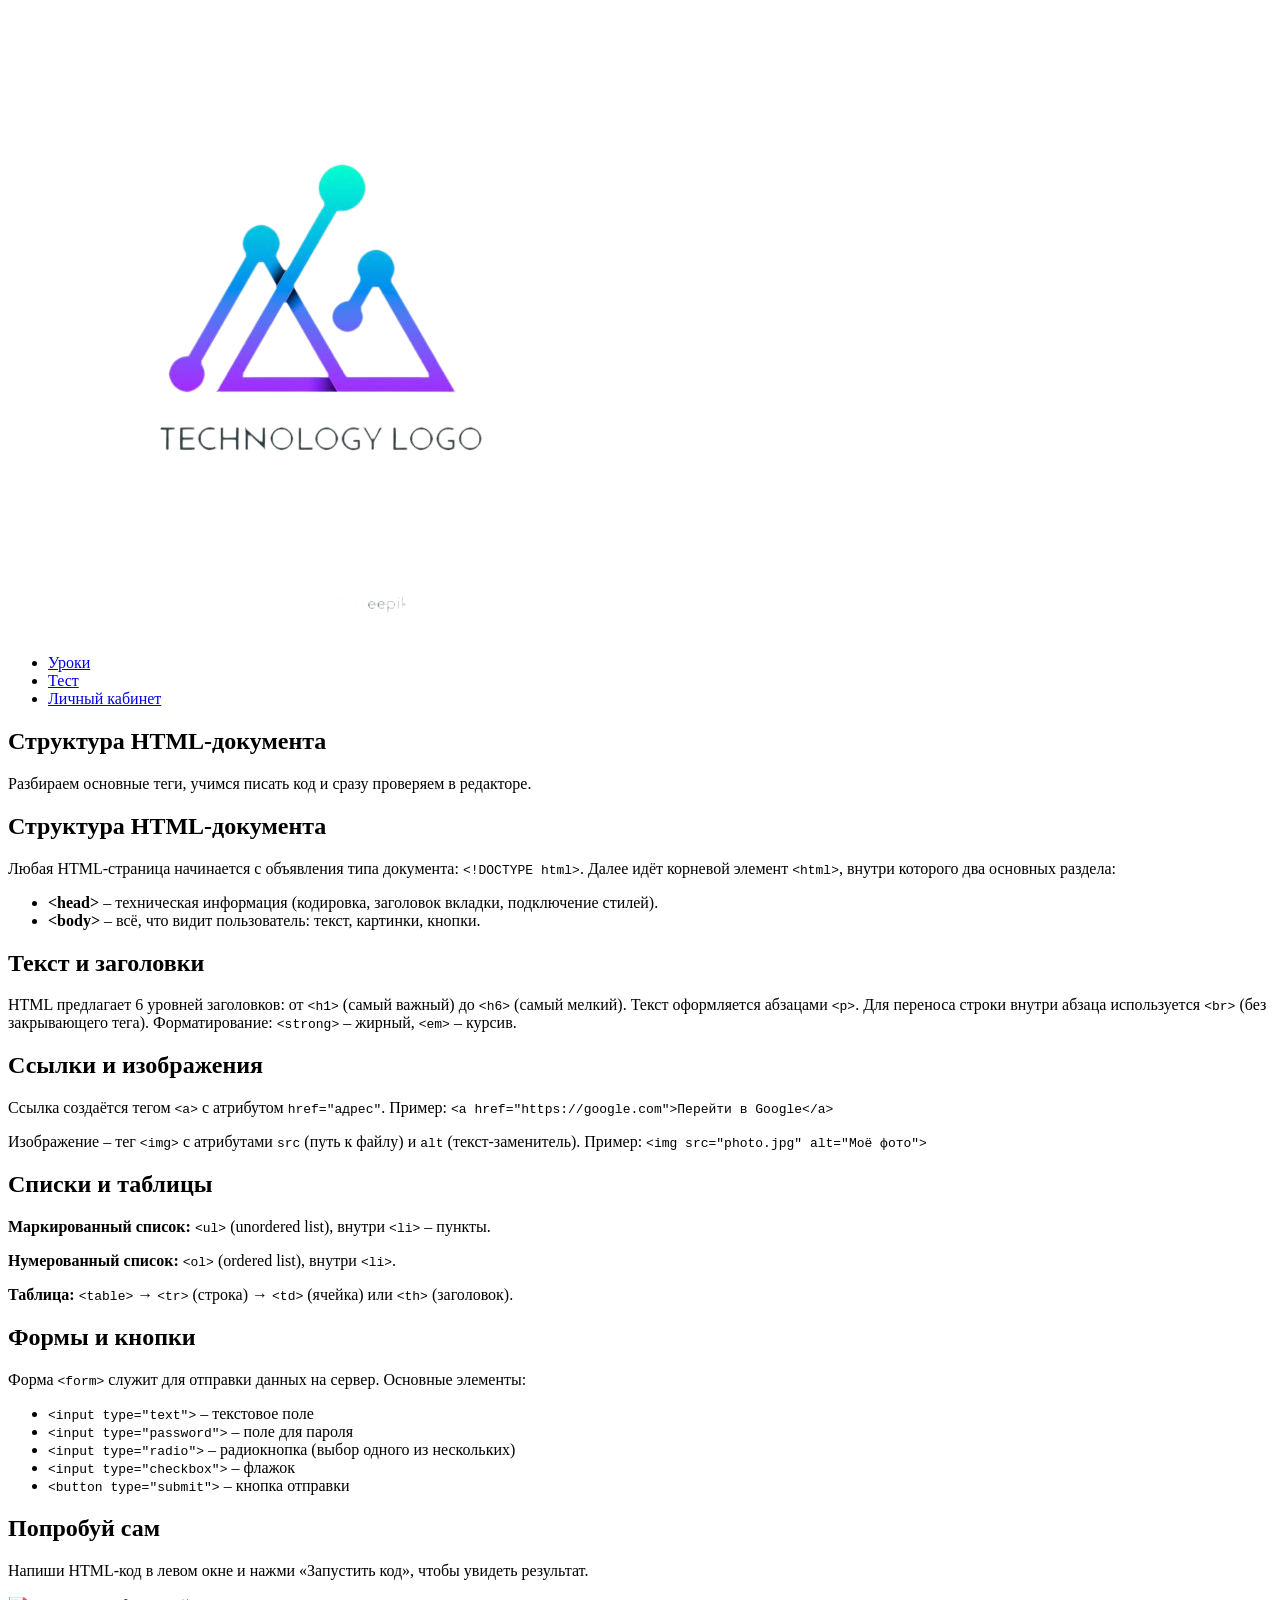
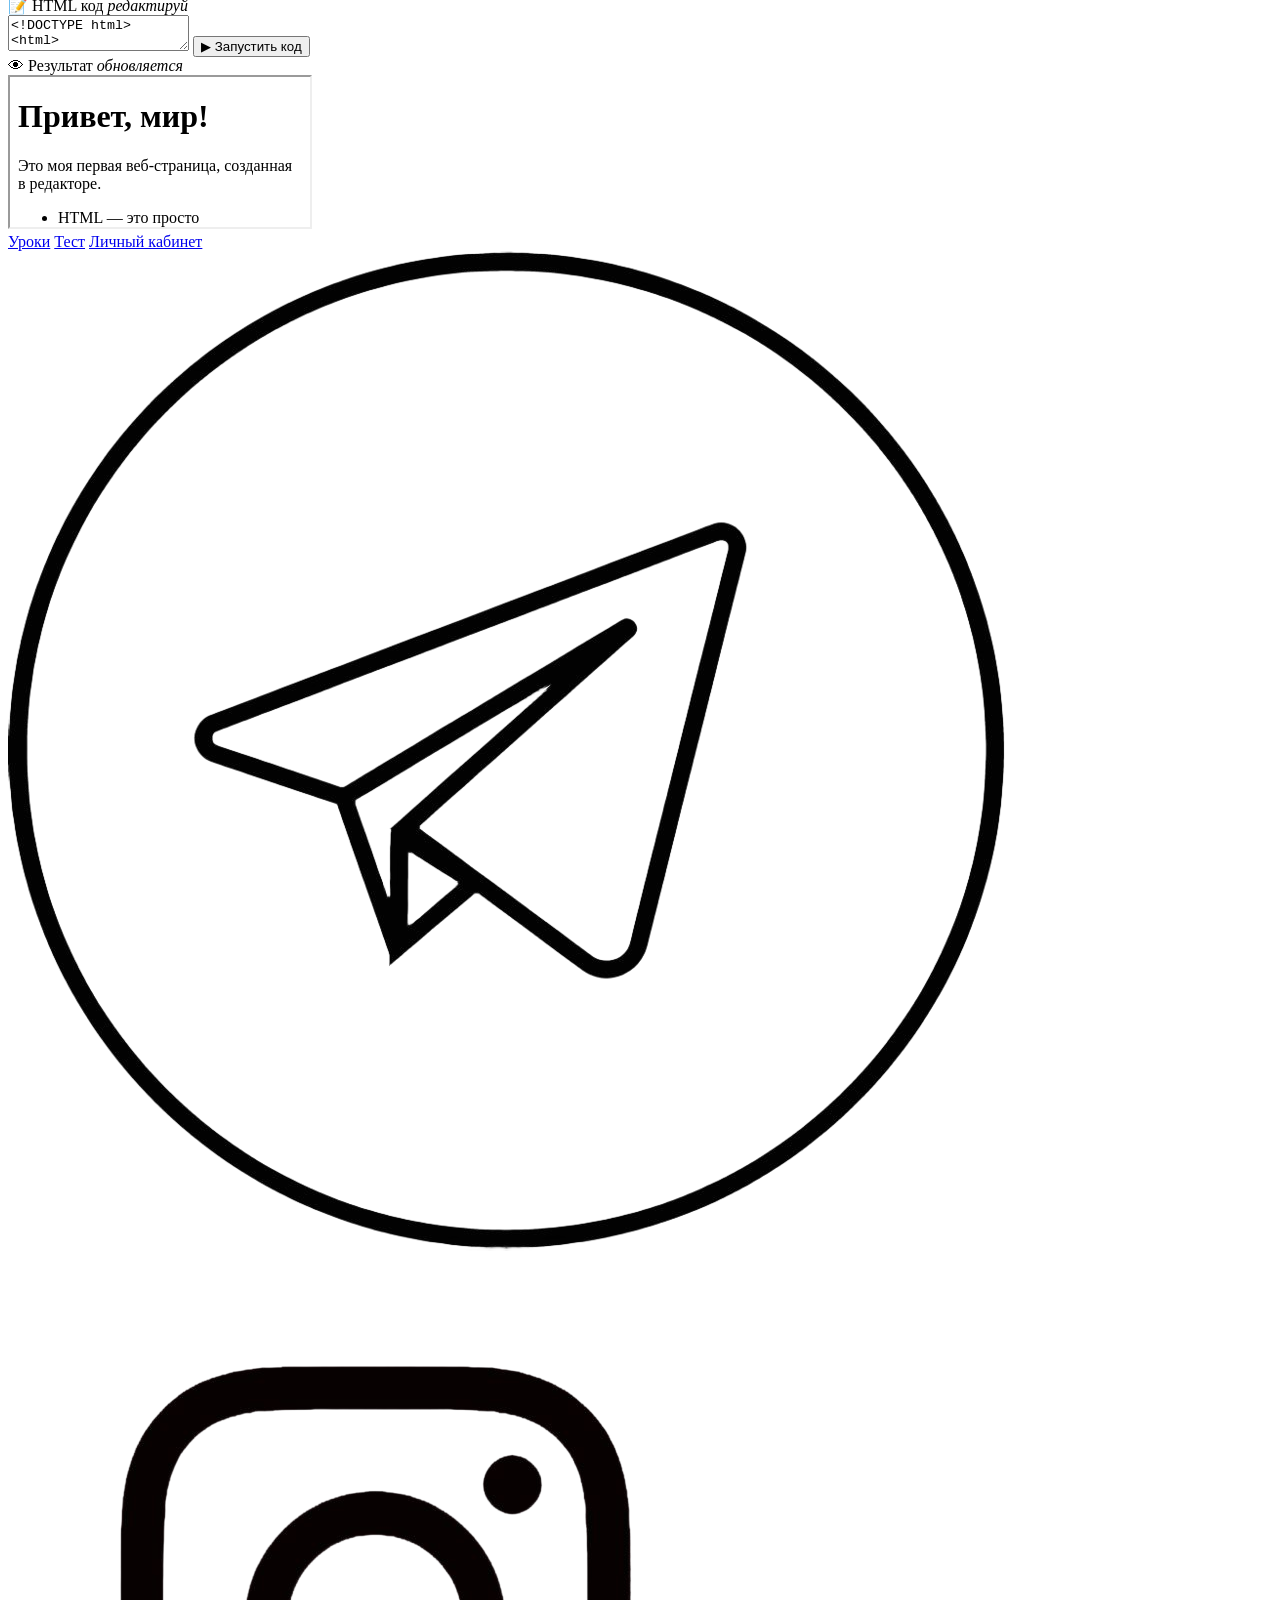
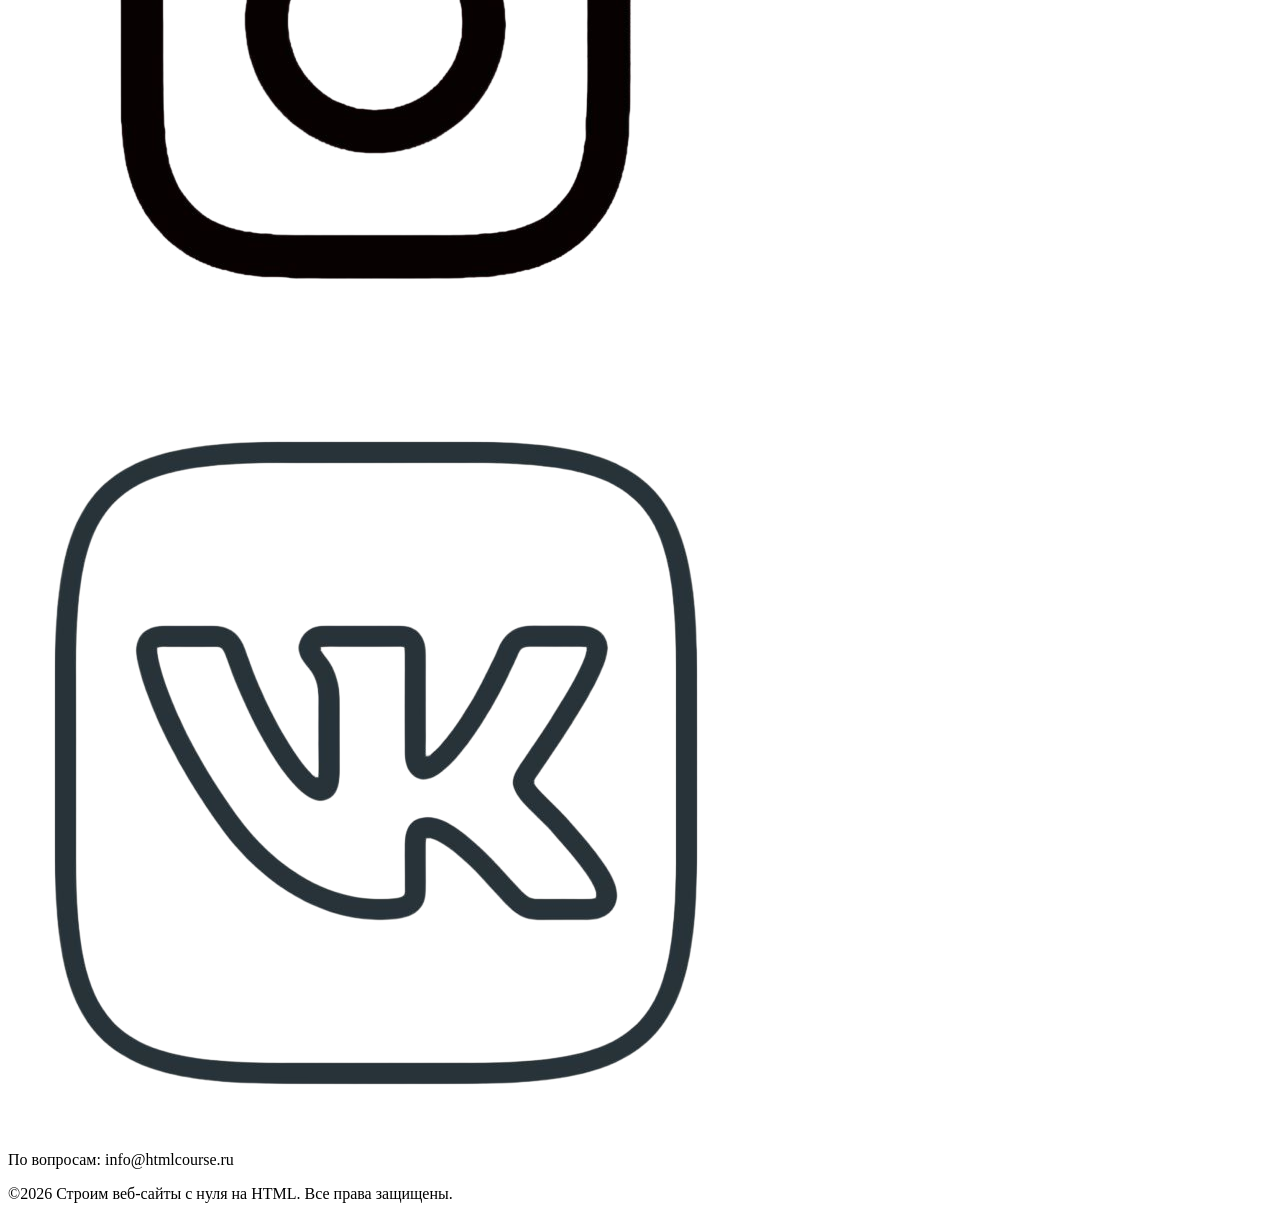
==== уроки.html @ c283ecd1 "Add files via upload" ====
<!DOCTYPE html>
<html lang="ru">
<head>
  <meta charset="UTF-8">
  <meta name="viewport" content="width=device-width, initial-scale=1.0, viewport-fit=cover">
  <title>Структура HTML документа | Основы вёрстки</title>
  <link rel="preconnect" href="https://fonts.googleapis.com">
  <link rel="preconnect" href="https://fonts.gstatic.com" crossorigin>
  <link href="https://fonts.googleapis.com/css2?family=DM+Sans:wght@400;500;600;700;800&family=Unbounded:wght@400;500;600;700;800;900&display=swap" rel="stylesheet">
  <link rel="stylesheet" href="../сайт/css/structure.css">
</head>
<body>
  <header class="header">
    <div class="container header__inner">
      <div class="logo">
        <img src="Image.png" alt="Логотип курса">
      </div>
      <nav class="nav nav--center">
        <ul class="nav__list">
          <li><a href="уроки.html" class="nav__link">Уроки</a></li>
          <li><a href="тест.html" class="nav__link">Тест</a></li>
          <li><a href="profile.html" class="nav__link">Личный кабинет</a></li>
        </ul>
      </nav>
      <div class="header__spacer"></div>
    </div>
  </header>

  <main>
    <section class="hero hero--small">
      <div class="hero__overlay"></div>
      <div class="container hero__content">
        <h1 class="hero__title">Структура HTML‑документа</h1>
        <p class="hero__desc">Разбираем основные теги, учимся писать код и сразу проверяем в редакторе.</p>
      </div>
    </section>

    <section class="theory-full">
      <div class="container">
        <div class="theory-block">
          <h2 class="section-title">Структура HTML-документа</h2>
          <p>Любая HTML-страница начинается с объявления типа документа: <code>&lt;!DOCTYPE html&gt;</code>. Далее идёт корневой элемент <code>&lt;html&gt;</code>, внутри которого два основных раздела:</p>
          <ul>
            <li><strong>&lt;head&gt;</strong> – техническая информация (кодировка, заголовок вкладки, подключение стилей).</li>
            <li><strong>&lt;body&gt;</strong> – всё, что видит пользователь: текст, картинки, кнопки.</li>
          </ul>
        </div>

        <div class="theory-block">
          <h2 class="section-title"> Текст и заголовки</h2>
          <p>HTML предлагает 6 уровней заголовков: от <code>&lt;h1&gt;</code> (самый важный) до <code>&lt;h6&gt;</code> (самый мелкий). Текст оформляется абзацами <code>&lt;p&gt;</code>. Для переноса строки внутри абзаца используется <code>&lt;br&gt;</code> (без закрывающего тега). Форматирование: <code>&lt;strong&gt;</code> – жирный, <code>&lt;em&gt;</code> – курсив.</p>
        </div>

        <div class="theory-block">
          <h2 class="section-title"> Ссылки и изображения</h2>
          <p>Ссылка создаётся тегом <code>&lt;a&gt;</code> с атрибутом <code>href="адрес"</code>. Пример: <code>&lt;a href="https://google.com"&gt;Перейти в Google&lt;/a&gt;</code></p>
          <p>Изображение – тег <code>&lt;img&gt;</code> с атрибутами <code>src</code> (путь к файлу) и <code>alt</code> (текст-заменитель). Пример: <code>&lt;img src="photo.jpg" alt="Моё фото"&gt;</code></p>
        </div>

        <div class="theory-block">
          <h2 class="section-title"> Списки и таблицы</h2>
          <p><strong>Маркированный список:</strong> <code>&lt;ul&gt;</code> (unordered list), внутри <code>&lt;li&gt;</code> – пункты.</p>
          <p><strong>Нумерованный список:</strong> <code>&lt;ol&gt;</code> (ordered list), внутри <code>&lt;li&gt;</code>.</p>
          <p><strong>Таблица:</strong> <code>&lt;table&gt;</code> → <code>&lt;tr&gt;</code> (строка) → <code>&lt;td&gt;</code> (ячейка) или <code>&lt;th&gt;</code> (заголовок).</p>
        </div>

        <div class="theory-block">
          <h2 class="section-title"> Формы и кнопки</h2>
          <p>Форма <code>&lt;form&gt;</code> служит для отправки данных на сервер. Основные элементы:</p>
          <ul>
            <li><code>&lt;input type="text"&gt;</code> – текстовое поле</li>
            <li><code>&lt;input type="password"&gt;</code> – поле для пароля</li>
            <li><code>&lt;input type="radio"&gt;</code> – радиокнопка (выбор одного из нескольких)</li>
            <li><code>&lt;input type="checkbox"&gt;</code> – флажок</li>
            <li><code>&lt;button type="submit"&gt;</code> – кнопка отправки</li>
          </ul>
        </div>
      </div>
    </section>

    <section class="editor-section">
      <div class="container">
        <h2 class="section-title"> Попробуй сам</h2>
        <p class="editor-description">Напиши HTML‑код в левом окне и нажми «Запустить код», чтобы увидеть результат.</p>
        <div class="editor-container">
          <div class="editor-panel">
            <div class="editor-header">
              <span>📝 HTML код</span>
              <i>редактируй</i>
            </div>
            <textarea id="codeEditor" class="code-area" spellcheck="false">&lt;!DOCTYPE html&gt;
&lt;html&gt;
&lt;head&gt;
    &lt;title&gt;Моя первая страница&lt;/title&gt;
&lt;/head&gt;
&lt;body&gt;
    &lt;h1&gt;Привет, мир!&lt;/h1&gt;
    &lt;p&gt;Это моя первая веб-страница, созданная в редакторе.&lt;/p&gt;
    &lt;ul&gt;
        &lt;li&gt;HTML — это просто&lt;/li&gt;
        &lt;li&gt;Практика — ключ к успеху&lt;/li&gt;
    &lt;/ul&gt;
&lt;/body&gt;
&lt;/html&gt;</textarea>
            <button id="runBtn" class="btn btn--primary run-btn">▶ Запустить код</button>
          </div>
          <div class="editor-panel">
            <div class="editor-header">
              <span>👁 Результат</span>
              <i>обновляется</i>
            </div>
            <iframe id="resultFrame" class="result-frame" title="Результат HTML кода" sandbox="allow-same-origin allow-scripts allow-popups allow-forms"></iframe>
          </div>
        </div>
      </div>
    </section>
  </main>

  <footer class="footer">
    <div class="container footer__inner">
      <div class="footer__nav">
        <a href="уроки.html" class="footer__link">Уроки</a>
        <a href="тест.html" class="footer__link">Тест</a>
        <a href="profile.html" class="footer__link">Личный кабинет</a>
      </div>
      <div class="footer__social">
        <a href="#" class="footer__social-link" target="_blank" rel="noopener noreferrer">
          <img src="тг.png" alt="Telegram" class="footer__social-icon">
        </a>
        <a href="#" class="footer__social-link" target="_blank" rel="noopener noreferrer">
          <img src="инста.png" alt="Instagram" class="footer__social-icon">
        </a>
        <a href="#" class="footer__social-link" target="_blank" rel="noopener noreferrer">
          <img src="вк.png" alt="VK" class="footer__social-icon">
        </a>
      </div>
      <p class="footer__contact">По вопросам: info@htmlcourse.ru</p>
      <p class="footer__copy">©2026 Строим веб-сайты с нуля на HTML. Все права защищены.</p>
    </div>
  </footer>

  <script>
    const editor = document.getElementById('codeEditor');
    const iframe = document.getElementById('resultFrame');
    const runBtn = document.getElementById('runBtn');

    function updateResult() {
      const code = editor.value;
      const doc = iframe.contentDocument || iframe.contentWindow.document;
      doc.open();
      doc.write(code);
      doc.close();
    }

    runBtn.addEventListener('click', updateResult);
    updateResult();
  </script>
</body>
</html>
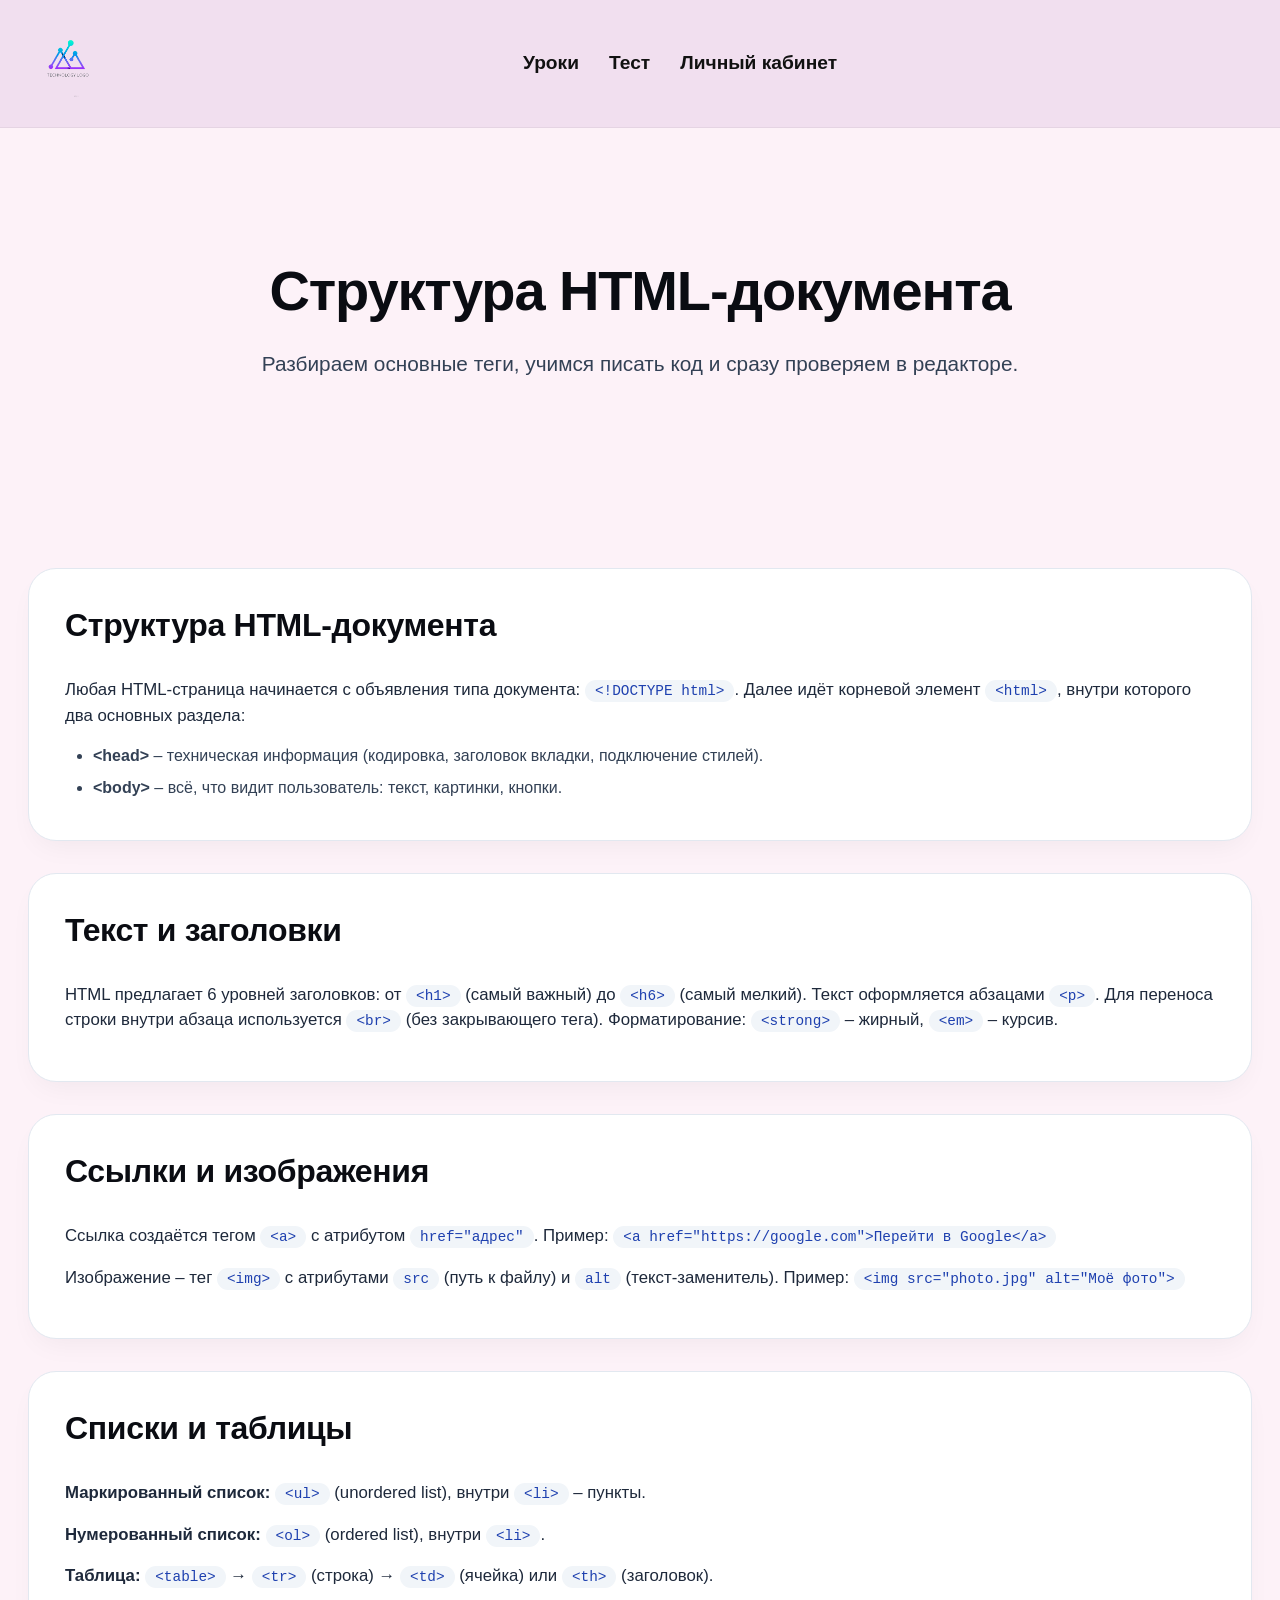
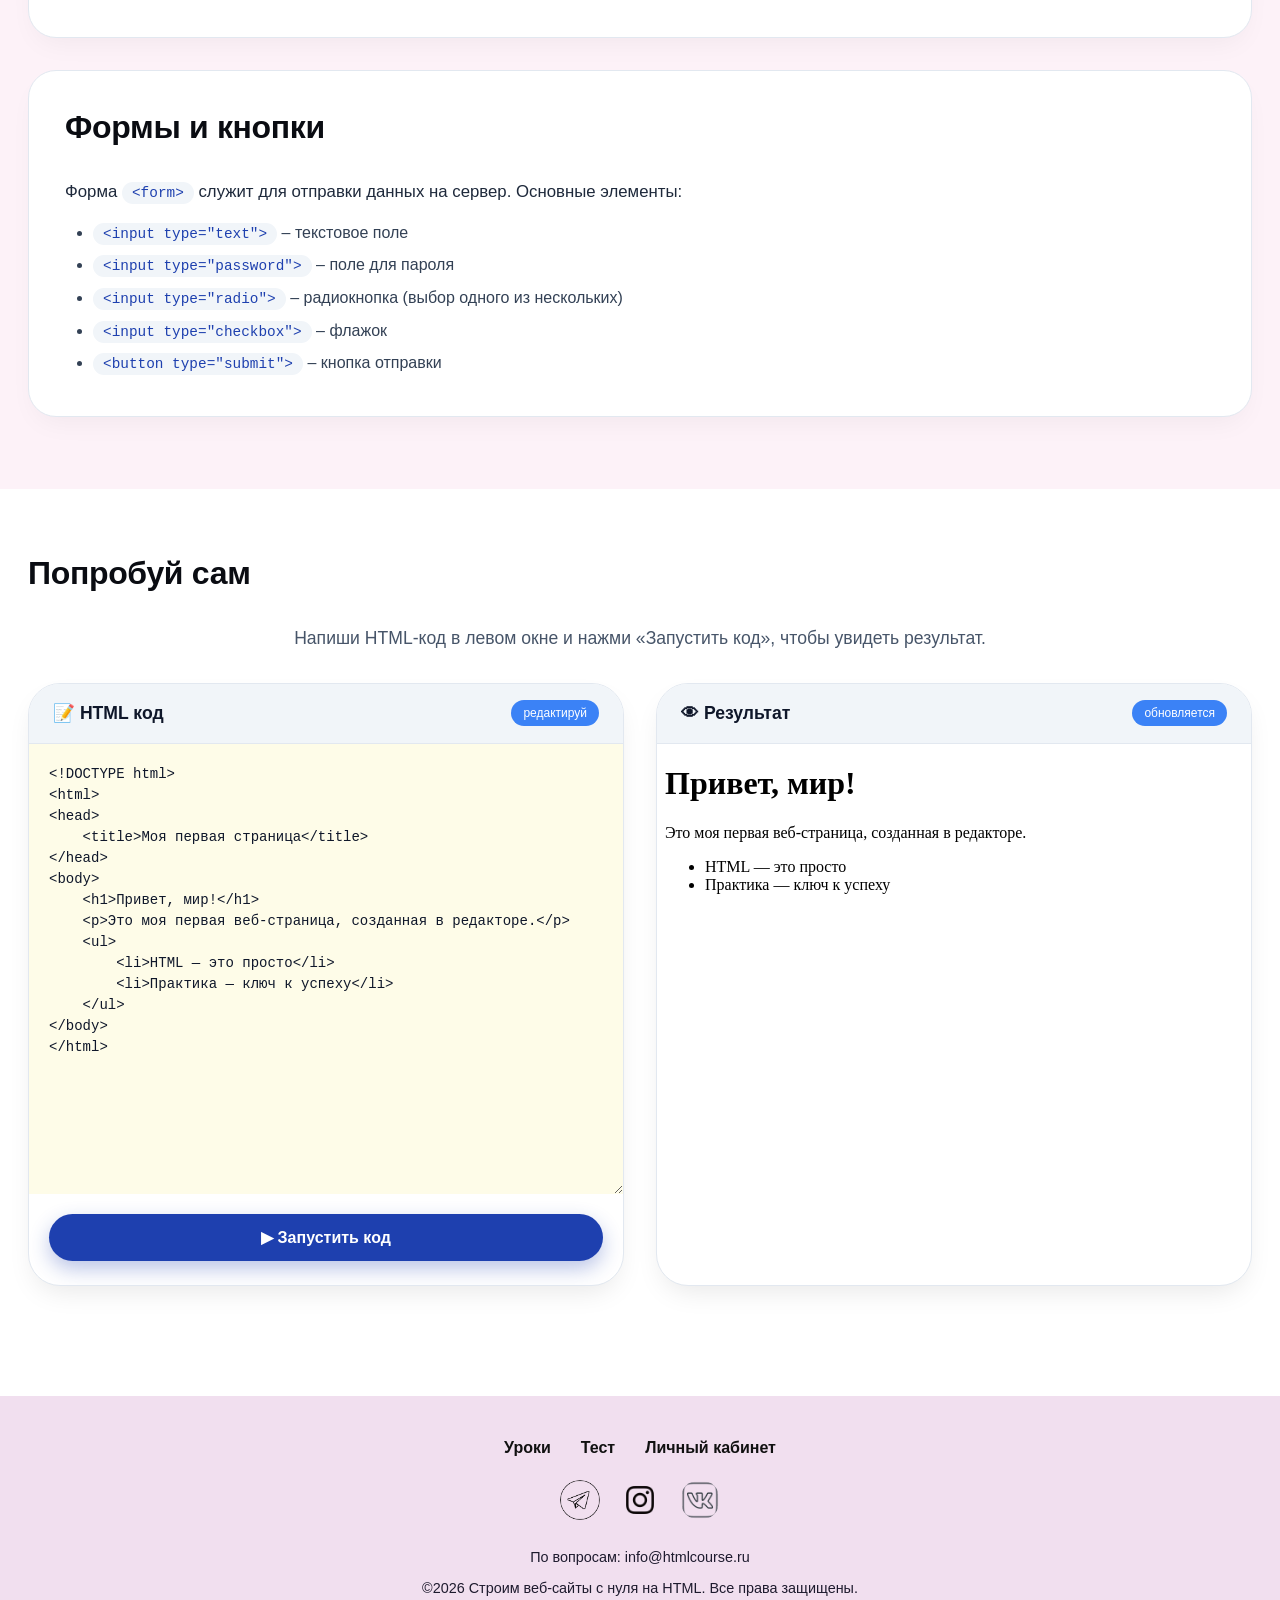
==== commit 86def6ba: "Update уроки.html" ====
--- a/уроки.html
+++ b/уроки.html
@@ -7,7 +7,7 @@
   <link rel="preconnect" href="https://fonts.googleapis.com">
   <link rel="preconnect" href="https://fonts.gstatic.com" crossorigin>
   <link href="https://fonts.googleapis.com/css2?family=DM+Sans:wght@400;500;600;700;800&family=Unbounded:wght@400;500;600;700;800;900&display=swap" rel="stylesheet">
-  <link rel="stylesheet" href="../сайт/css/structure.css">
+  <link rel="stylesheet" href="css/structure.css">
 </head>
 <body>
   <header class="header">
@@ -156,4 +156,4 @@
     updateResult();
   </script>
 </body>
-</html>+</html>
--- a/css/structure.css
+++ b/css/structure.css
@@ -0,0 +1,359 @@
+* {
+  margin: 0;
+  padding: 0;
+  box-sizing: border-box;
+}
+
+body {
+  font-family: 'DM Sans', sans-serif;
+  background-color: #ffffff;
+  color: #0a0c12;
+  line-height: 1.5;
+}
+
+.container {
+  max-width: 1400px;  
+  margin: 0 auto;
+  padding: 0 28px;
+}
+
+@media (max-width: 640px) {
+  .container {
+    padding: 0 20px;
+  }
+}
+
+h1, h2, h3, .hero__title, .section-title {
+  font-family: 'Unbounded', sans-serif;
+}
+
+
+.header {
+  background: #F1DFEF;
+  padding: 20px 0;
+  border-bottom: 1px solid rgba(0,0,0,0.05);
+}
+
+.header__inner {
+  display: flex;
+  align-items: center;
+  justify-content: space-between;
+  flex-wrap: wrap;
+  gap: 20px;
+}
+
+.logo img {
+  width: 80px;
+  height: 80px;
+  object-fit: cover;
+}
+
+.nav__list {
+  display: flex;
+  gap: 30px;
+  list-style: none;
+}
+
+.nav__link {
+  text-decoration: none;
+  font-weight: 700;
+  font-size: 1.2rem;
+  color: #111;
+  transition: color 0.2s;
+}
+
+.nav__link:hover {
+  color: #1e40af;
+}
+
+.hero {
+  position: relative;
+  min-height: 400px;
+  display: flex;
+  align-items: center;
+  justify-content: center;
+  text-align: center;
+  background-color: #FDF2F8;
+}
+
+.hero--small {
+  min-height: 380px;
+}
+
+.hero__overlay {
+  display: none;
+}
+
+.hero__content {
+  position: relative;
+  z-index: 2;
+  max-width: 880px;
+  padding: 40px 24px;
+}
+
+.hero__title {
+  font-size: 3.5rem;
+  font-weight: 800;
+  line-height: 1.2;
+  letter-spacing: -0.02em;
+  margin-bottom: 24px;
+  color: #0a0c12;
+  text-shadow: none;
+}
+
+.hero__desc {
+  font-size: 1.3rem;
+  color: #334155;
+  text-shadow: none;
+  font-family: 'DM Sans', sans-serif;
+}
+
+@media (max-width: 768px) {
+  .hero {
+    min-height: 340px;
+  }
+  .hero__title {
+    font-size: 2.4rem;
+  }
+  .hero__desc {
+    font-size: 1.1rem;
+  }
+}
+
+.section-title {
+  font-size: 2rem;
+  font-weight: 700;
+  letter-spacing: -0.01em;
+  margin-bottom: 28px;
+}
+
+.theory-full {
+  padding: 60px 0 40px;
+  background-color: #FDF2F8;
+}
+
+.theory-block {
+  background: white;
+  border-radius: 28px;
+  padding: 32px 36px;
+  margin-bottom: 32px;
+  box-shadow: 0 12px 28px -8px rgba(0, 0, 0, 0.05);
+  border: 1px solid #e2e8f0;
+  transition: transform 0.2s;
+}
+
+.theory-block:hover {
+  transform: translateY(-3px);
+}
+
+.theory-block p {
+  margin-bottom: 16px;
+  font-size: 1.05rem;
+  color: #1e293b;
+  font-family: 'DM Sans', sans-serif;
+}
+
+.theory-block ul, .theory-block ol {
+  margin-left: 28px;
+  margin-top: 8px;
+  margin-bottom: 8px;
+}
+
+.theory-block li {
+  margin-bottom: 8px;
+  font-family: 'DM Sans', sans-serif;
+  color: #334155;
+}
+
+.theory-block code {
+  background: #f1f5f9;
+  padding: 3px 10px;
+  border-radius: 12px;
+  font-family: 'SF Mono', monospace;
+  font-size: 0.9rem;
+  color: #1e40af;
+  font-weight: 500;
+}
+
+.editor-section {
+  padding: 60px 0 80px;
+  background-color: #ffffff;
+}
+
+.editor-description {
+  text-align: center;
+  max-width: 700px;
+  margin: 0 auto 32px;
+  font-size: 1.1rem;
+  color: #475569;
+  font-family: 'DM Sans', sans-serif;
+}
+
+.editor-container {
+  display: grid;
+  grid-template-columns: 1fr 1fr;
+  gap: 32px;
+  margin-top: 24px;
+}
+
+.editor-panel {
+  background: white;
+  border-radius: 32px;
+  box-shadow: 0 12px 28px -8px rgba(0, 0, 0, 0.1);
+  border: 1px solid #e2e8f0;
+  overflow: hidden;
+  display: flex;
+  flex-direction: column;
+}
+
+.editor-header {
+  background: #f1f5f9;
+  padding: 16px 24px;
+  font-weight: 700;
+  font-size: 1.1rem;
+  color: #0f172a;
+  border-bottom: 1px solid #e2e8f0;
+  display: flex;
+  align-items: center;
+  justify-content: space-between;
+  font-family: 'DM Sans', sans-serif;
+}
+
+.editor-header i {
+  font-style: normal;
+  background: #3b82f6;
+  color: white;
+  padding: 4px 12px;
+  border-radius: 30px;
+  font-size: 0.75rem;
+  font-weight: 500;
+}
+
+.code-area {
+  width: 100%;
+  min-height: 450px;
+  padding: 20px;
+  font-family: 'SF Mono', 'Menlo', monospace;
+  font-size: 14px;
+  line-height: 1.5;
+  border: none;
+  resize: vertical;
+  background: #fefce8;
+  color: #0f172a;
+  outline: none;
+}
+
+.result-frame {
+  width: 100%;
+  min-height: 450px;
+  border: none;
+  background: white;
+}
+
+.run-btn {
+  margin: 20px auto 24px;
+  width: calc(100% - 40px);
+  display: block;
+  text-align: center;
+}
+
+.btn {
+  display: inline-block;
+  padding: 14px 34px;
+  border-radius: 60px;
+  font-weight: 700;
+  font-size: 1rem;
+  text-decoration: none;
+  transition: all 0.25s ease;
+  cursor: pointer;
+  border: none;
+  font-family: 'DM Sans', sans-serif;
+}
+
+.btn--primary {
+  background-color: #1e40af;
+  color: white;
+  box-shadow: 0 8px 20px rgba(30, 64, 175, 0.3);
+}
+
+.btn--primary:hover {
+  background-color: #1e3a8a;
+  transform: translateY(-2px);
+  box-shadow: 0 12px 28px rgba(30, 64, 175, 0.4);
+}
+
+@media (max-width: 900px) {
+  .editor-container {
+    grid-template-columns: 1fr;
+    gap: 28px;
+  }
+  .code-area, .result-frame {
+    min-height: 350px;
+  }
+}
+
+
+.footer {
+  background: #F1DFEF;
+  padding: 40px 0;
+  text-align: center;
+  margin-top: 30px;
+}
+
+.footer__nav {
+  display: flex;
+  justify-content: center;
+  gap: 30px;
+  margin-bottom: 20px;
+}
+
+.footer__link {
+  text-decoration: none;
+  color: #111;
+  font-weight: 600;
+  font-size: 1rem;
+  transition: color 0.2s;
+}
+
+.footer__link:hover {
+  color: #1e40af;
+}
+
+.footer__social {
+  display: flex;
+  justify-content: center;
+  gap: 20px;
+  margin-bottom: 20px;
+}
+
+.footer__social-icon {
+  width: 40px;
+  height: 40px;
+  border-radius: 50%;
+  object-fit: cover;
+}
+
+.footer__contact, .footer__copy {
+  margin-top: 10px;
+  font-size: 0.9rem;
+  color: #1e1b2e;
+}
+
+@media (max-width: 600px) {
+  .footer__nav {
+    gap: 20px;
+  }
+  .footer__social {
+    gap: 15px;
+  }
+  .footer__social-icon {
+    width: 35px;
+    height: 35px;
+  }
+  .theory-block {
+    padding: 24px 20px;
+  }
+  .section-title {
+    font-size: 1.6rem;
+  }
+}
